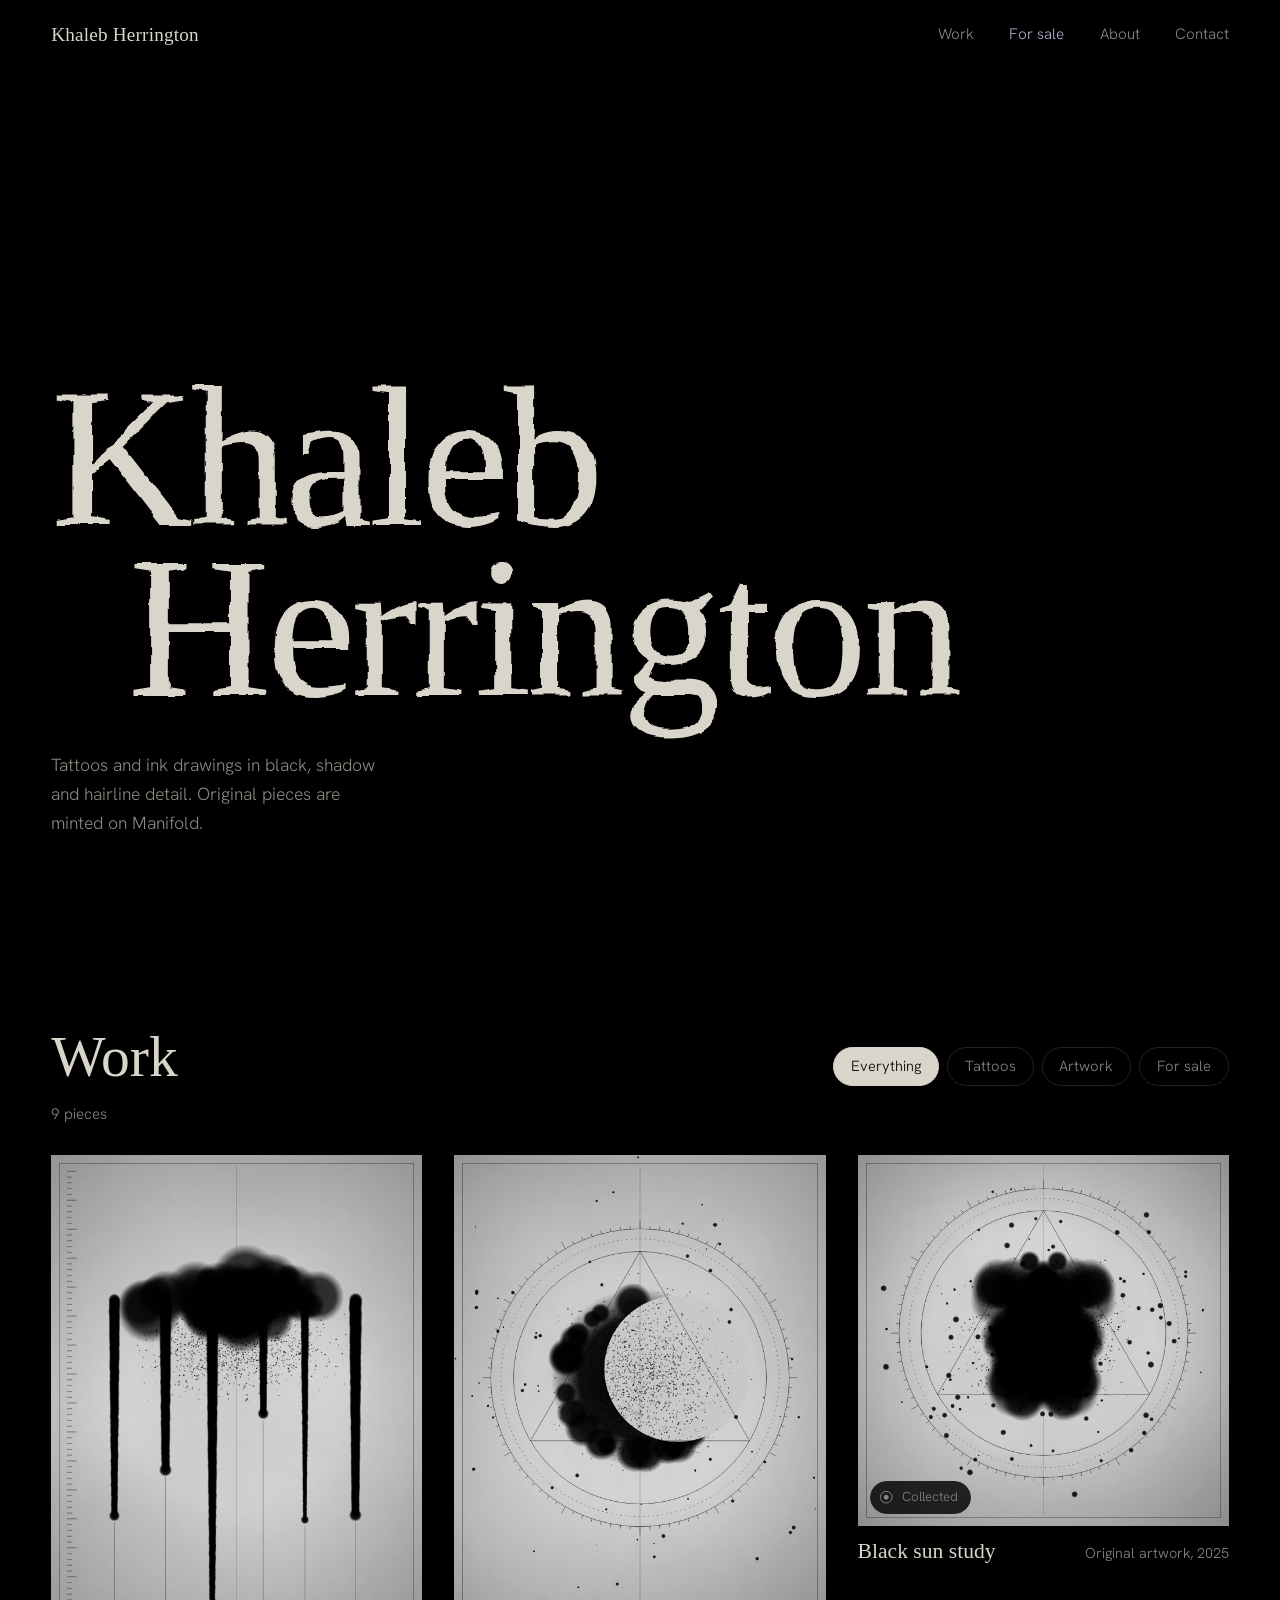
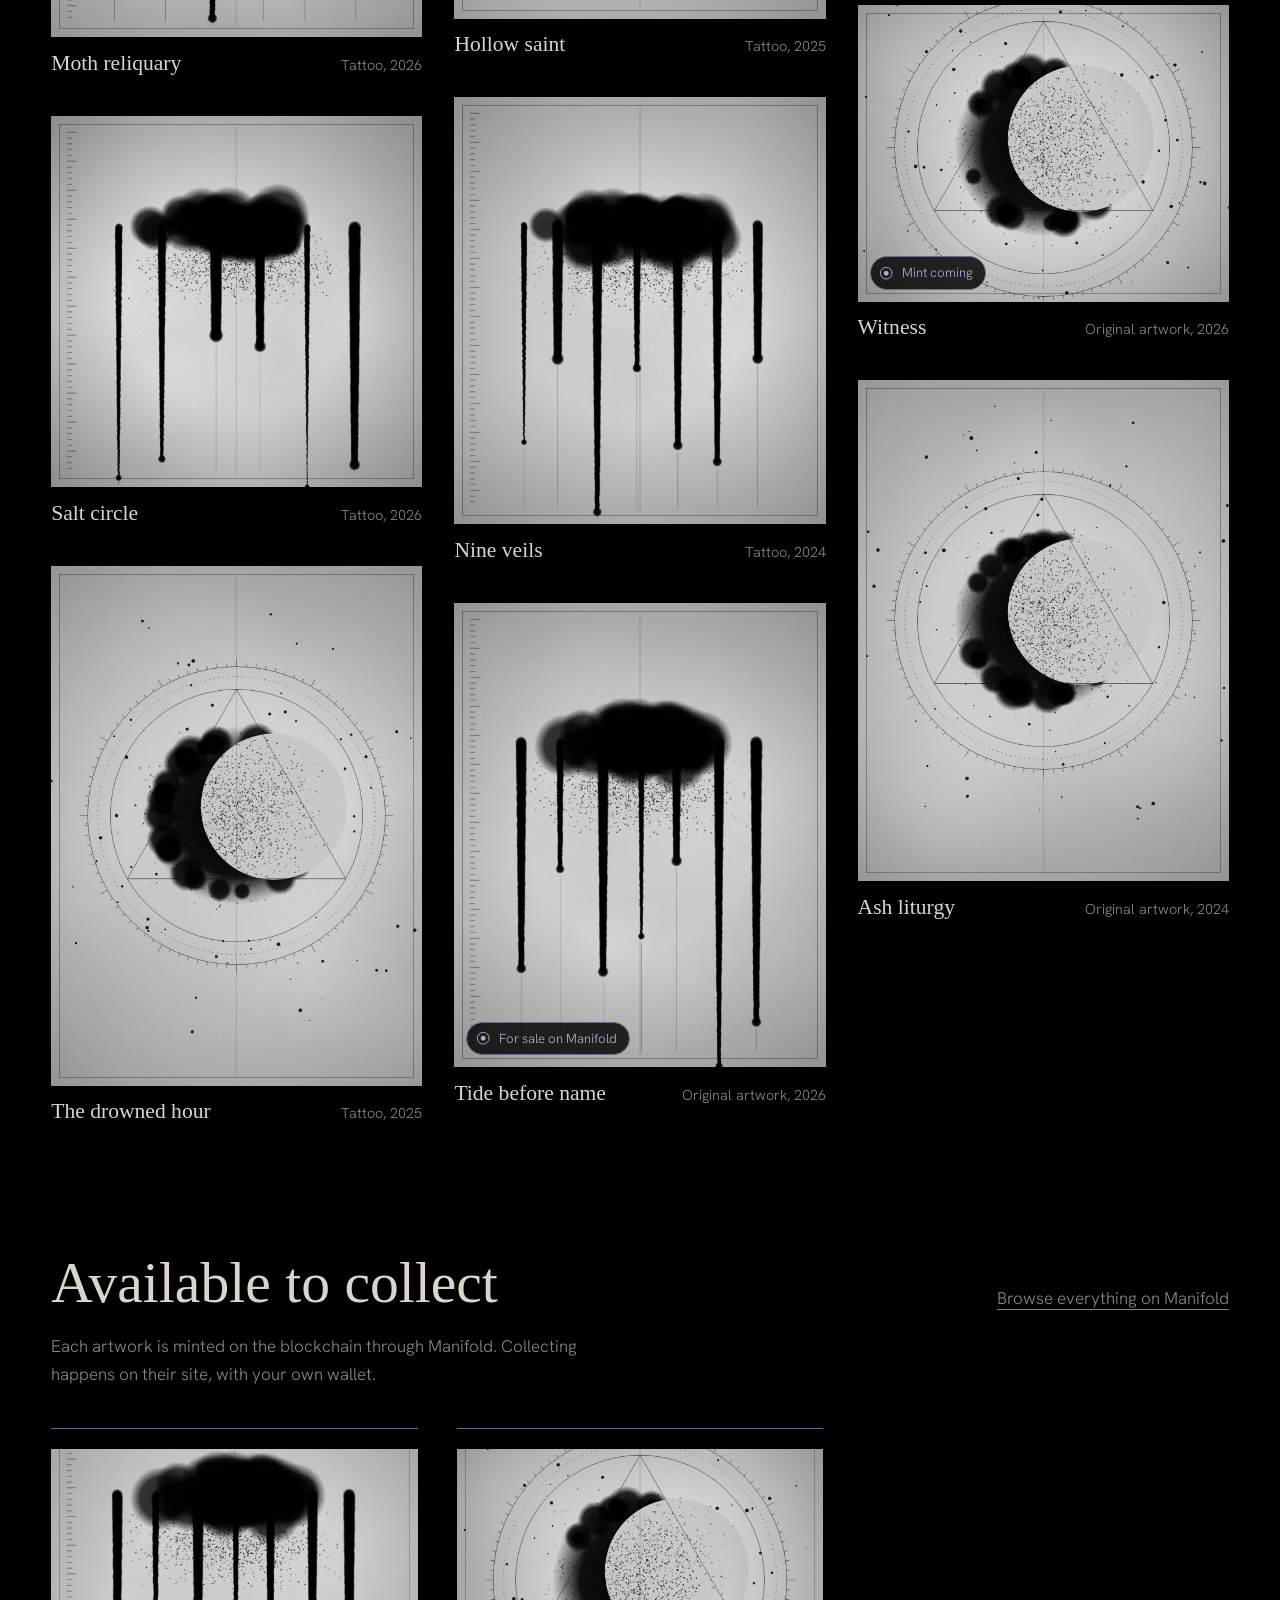
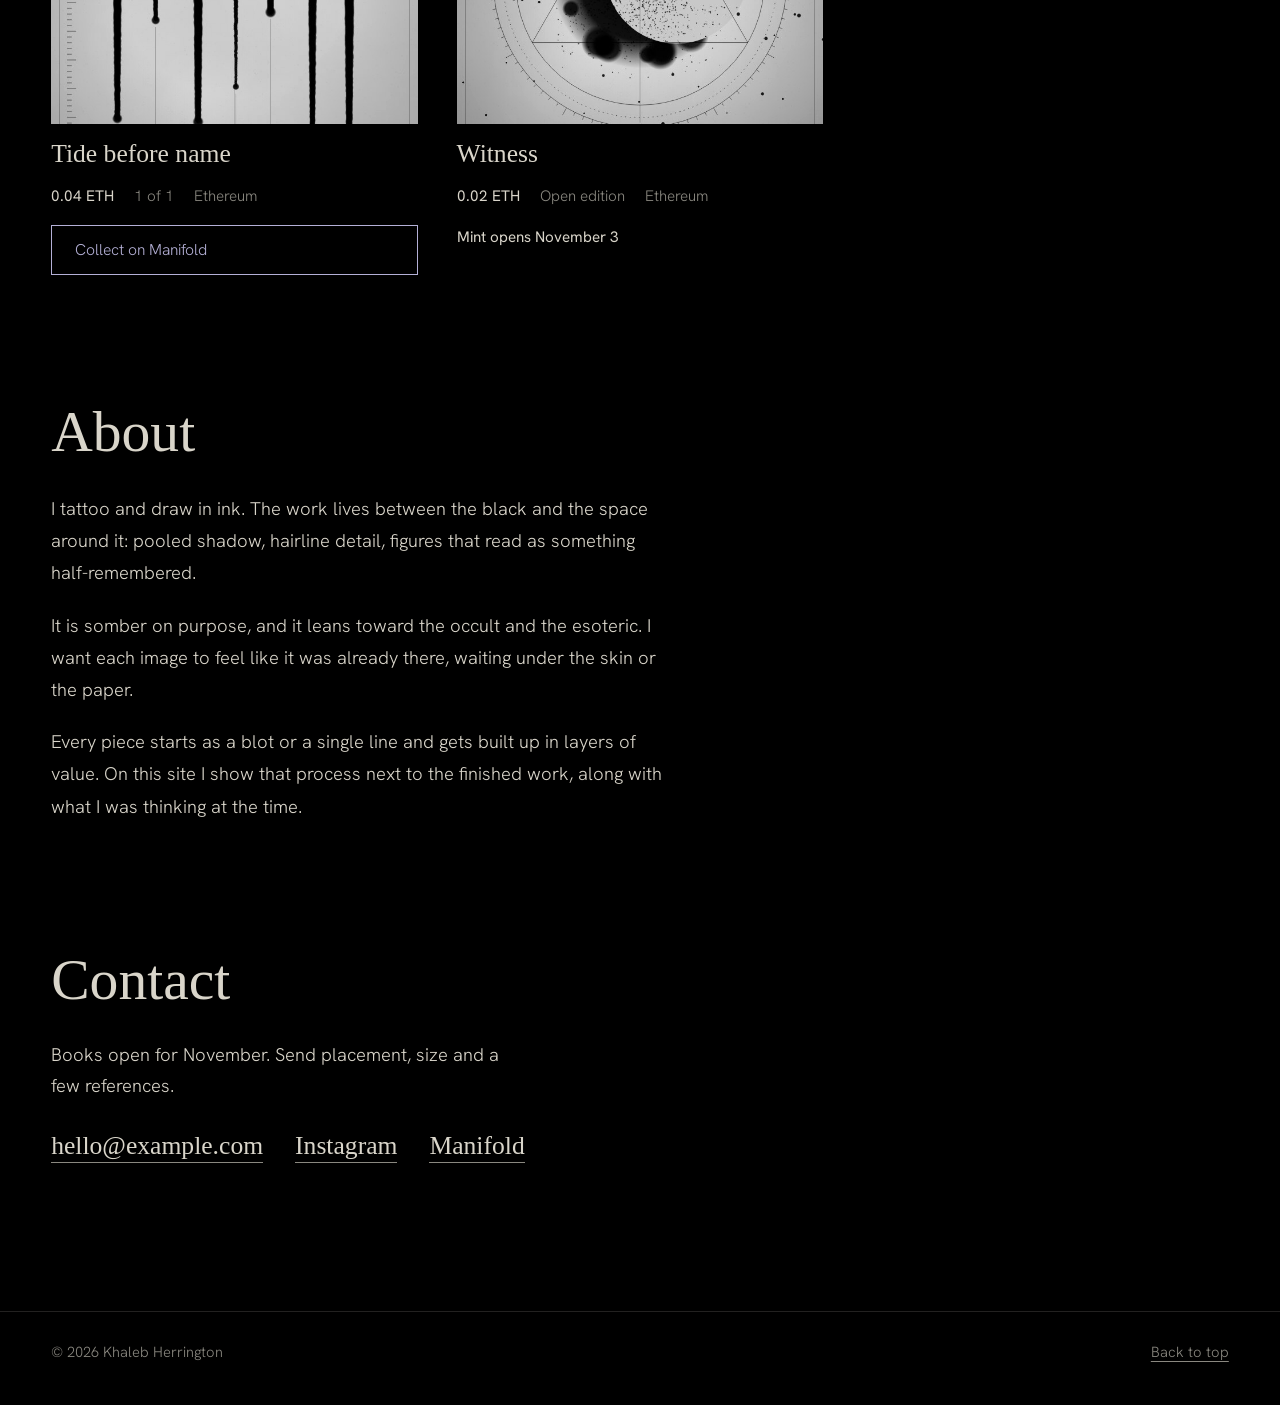
==== index.html @ 70bea9e4 "Add files via upload" ====
<!doctype html>
<html lang="en">
<head>
  <meta charset="utf-8">
  <meta name="viewport" content="width=device-width, initial-scale=1">
  <title>Khaleb Herrington</title>
  <meta name="description" content="Tattoos and ink artwork by Khaleb Herrington. Black, shadow and hairline detail. Original pieces minted on Manifold.">
  <meta name="theme-color" content="#000000">
  <link rel="preconnect" href="https://fonts.googleapis.com">
  <link rel="preconnect" href="https://fonts.gstatic.com" crossorigin>
  <link href="https://fonts.googleapis.com/css2?family=Hanken+Grotesk:wght@300;400;500&family=IM+Fell+English:ital@0;1&display=swap" rel="stylesheet">
  <link rel="stylesheet" href="css/style.css">
</head>
<body>

  <!-- Ink-bleed filter: roughens the edges of the name like ink soaking into paper -->
  <svg width="0" height="0" aria-hidden="true" focusable="false" style="position:absolute">
    <filter id="bleed" x="-5%" y="-10%" width="110%" height="120%">
      <feTurbulence type="fractalNoise" baseFrequency="0.035" numOctaves="3" seed="7" result="n"/>
      <feDisplacementMap in="SourceGraphic" in2="n" scale="7" xChannelSelector="R" yChannelSelector="G"/>
    </filter>
  </svg>

  <a class="skip" href="#work">Skip to work</a>

  <header class="bar" id="bar">
    <a class="mark" href="#top">Khaleb Herrington</a>
    <nav aria-label="Primary">
      <a href="#work">Work</a>
      <a href="#mints" id="navMints" hidden>For sale</a>
      <a href="#about">About</a>
      <a href="#contact">Contact</a>
    </nav>
  </header>

  <main>
    <section class="hero" id="top">
      <canvas id="ink" aria-hidden="true"></canvas>
      <div class="hero-copy">
        <h1 class="name" aria-label="Khaleb Herrington">
          <span class="ln" aria-hidden="true">Khaleb</span>
          <span class="ln" aria-hidden="true">Herrington</span>
        </h1>
        <p class="lede">Tattoos and ink drawings in black, shadow and hairline detail. Original pieces are minted on Manifold.</p>
      </div>
    </section>

    <section class="section" id="work" aria-labelledby="workTitle">
      <div class="section-head">
        <h2 id="workTitle">Work</h2>
        <div class="filters" role="group" aria-label="Filter work">
          <button type="button" data-filter="all" aria-pressed="true">Everything</button>
          <button type="button" data-filter="tattoo" aria-pressed="false">Tattoos</button>
          <button type="button" data-filter="art" aria-pressed="false">Artwork</button>
          <button type="button" data-filter="sale" aria-pressed="false">For sale</button>
        </div>
      </div>
      <p class="count" id="count" aria-live="polite"></p>
      <div class="grid" id="grid"></div>
      <noscript><p class="empty">This portfolio needs JavaScript to load the work.</p></noscript>
    </section>

    <section class="section mints" id="mints" aria-labelledby="mintsTitle" hidden>
      <div class="section-head">
        <h2 id="mintsTitle">Available to collect</h2>
        <a class="textlink" id="manifoldProfile" href="#" target="_blank" rel="noopener noreferrer">Browse everything on Manifold</a>
      </div>
      <p class="mints-note">Each artwork is minted on the blockchain through Manifold. Collecting happens on their site, with your own wallet.</p>
      <div class="mint-list" id="mintList"></div>
    </section>

    <section class="section about" id="about" aria-labelledby="aboutTitle">
      <h2 id="aboutTitle">About</h2>
      <div class="about-body">
        <p>I tattoo and draw in ink. The work lives between the black and the space around it: pooled shadow, hairline detail, figures that read as something half-remembered.</p>
        <p>It is somber on purpose, and it leans toward the occult and the esoteric. I want each image to feel like it was already there, waiting under the skin or the paper.</p>
        <p>Every piece starts as a blot or a single line and gets built up in layers of value. On this site I show that process next to the finished work, along with what I was thinking at the time.</p>
      </div>
    </section>

    <section class="section contact" id="contact" aria-labelledby="contactTitle">
      <h2 id="contactTitle">Contact</h2>
      <div class="contact-body">
        <p class="booking" id="booking"></p>
        <ul class="contact-links">
          <li><a id="email" href="#">Email</a></li>
          <li><a id="instagram" href="#" target="_blank" rel="noopener noreferrer">Instagram</a></li>
          <li><a id="manifold2" href="#" target="_blank" rel="noopener noreferrer">Manifold</a></li>
        </ul>
      </div>
    </section>
  </main>

  <footer class="foot">
    <p>© <span id="year"></span> Khaleb Herrington</p>
    <a href="#top">Back to top</a>
  </footer>

  <!-- Piece detail -->
  <dialog class="piece" id="piece" aria-labelledby="pTitle">
    <button type="button" class="close" id="pClose" aria-label="Close piece">Close</button>
    <div class="sheet">
      <div class="media"><img id="pImg" alt=""></div>
      <div class="text">
        <p class="kind" id="pKind"></p>
        <h3 id="pTitle"></h3>
        <dl class="facts" id="pFacts"></dl>
        <div id="pMint"></div>
        <section id="pThoughtsWrap">
          <h4>Thoughts</h4>
          <div class="thoughts" id="pThoughts"></div>
        </section>
        <section id="pProcessWrap">
          <h4>Process</h4>
          <ol class="steps" id="pProcess"></ol>
        </section>
        <div id="pEnquire"></div>
        <nav class="pager" aria-label="Piece navigation">
          <button type="button" id="pPrev">Previous piece</button>
          <button type="button" id="pNext">Next piece</button>
        </nav>
      </div>
    </div>
  </dialog>

  <script src="js/works.js"></script>
  <script src="js/app.js"></script>
</body>
</html>
---- css/style.css ----
/* ==========================================================================
   Khaleb Herrington — portfolio
   Black ground, bone text, one cold lilac reserved for "for sale" marks.
   ========================================================================== */

:root {
  --void: #000;
  --soot: #0b0b0b;
  --line: #222120;
  --bone: #d9d5ca;
  --ash: #8a8880;
  --mist: #b4b0d6;
  --mist-dim: #6f6c8e;

  --display: 'IM Fell English', 'Iowan Old Style', 'Palatino Linotype', Georgia, serif;
  --body: 'Hanken Grotesk', system-ui, -apple-system, 'Segoe UI', sans-serif;

  --gutter: clamp(1.25rem, 4vw, 3.5rem);
  --max: 1480px;
}

*, *::before, *::after { box-sizing: border-box; }
* { margin: 0; }

html {
  background: var(--void);
  color: var(--bone);
  scroll-behavior: smooth;
  scroll-padding-top: 4.5rem;
  -webkit-text-size-adjust: 100%;
}
html.lock { overflow: hidden; }

body {
  font-family: var(--body);
  font-weight: 300;
  font-size: 1.0625rem;
  line-height: 1.65;
  min-height: 100vh;
  background: var(--void);
}

img { display: block; max-width: 100%; }
a { color: inherit; }
button { font: inherit; color: inherit; }

:focus-visible { outline: 2px solid var(--mist); outline-offset: 3px; }

.skip {
  position: absolute; left: var(--gutter); top: -4rem;
  background: var(--bone); color: var(--void); padding: .6rem 1rem; z-index: 100;
}
.skip:focus { top: .75rem; }

/* ---------- Header ---------- */

.bar {
  position: fixed; inset: 0 0 auto 0; z-index: 20;
  display: flex; align-items: center; justify-content: space-between; gap: 1.5rem;
  padding: 1.1rem var(--gutter);
  transition: background .3s ease, border-color .3s ease;
  border-bottom: 1px solid transparent;
}
.bar.solid {
  background: rgba(0, 0, 0, .88);
  backdrop-filter: blur(8px);
  -webkit-backdrop-filter: blur(8px);
  border-bottom-color: var(--line);
}
.mark {
  font-family: var(--display);
  font-size: 1.2rem;
  text-decoration: none;
  letter-spacing: .01em;
}
.bar nav { display: flex; gap: clamp(.85rem, 3vw, 2.2rem); white-space: nowrap; }
@media (max-width: 520px) { .bar { padding-block: .9rem; gap: .75rem; } .mark { font-size: 1rem; white-space: nowrap; } .bar nav a { font-size: .85rem; } }
.bar nav a {
  font-size: .95rem; text-decoration: none; color: var(--ash);
  padding: .25rem 0; border-bottom: 1px solid transparent;
  transition: color .2s ease, border-color .2s ease;
}
.bar nav a:hover { color: var(--bone); border-bottom-color: var(--bone); }
.bar nav a[href="#mints"] { color: var(--mist); }
.bar nav a[href="#mints"]:hover { border-bottom-color: var(--mist); }

/* ---------- Hero ---------- */

.hero {
  position: relative;
  min-height: 100svh;
  display: flex; align-items: flex-end;
  padding: 7rem var(--gutter) clamp(2.5rem, 7vh, 5rem);
  overflow: hidden;
}
#ink {
  position: absolute; inset: 0; width: 100%; height: 100%;
  pointer-events: none;
}
.hero-copy { position: relative; max-width: var(--max); width: 100%; margin: 0 auto; }

.name {
  font-family: var(--display);
  font-weight: 400;
  font-size: clamp(3.4rem, 15.5vw, 13rem);
  line-height: .86;
  letter-spacing: -.02em;
  filter: url(#bleed);
}
.name .ln {
  display: block;
  animation: soak 2.4s cubic-bezier(.2, .7, .2, 1) both;
}
.name .ln:nth-child(2) { animation-delay: .45s; padding-left: clamp(.5rem, 6vw, 6rem); }

@keyframes soak {
  from { opacity: 0; filter: blur(18px); transform: translateY(.04em) scale(1.015); }
  to   { opacity: 1; filter: blur(0);    transform: none; }
}

.lede {
  margin-top: clamp(1.5rem, 4vh, 2.5rem);
  max-width: 34ch;
  color: var(--ash);
  font-size: 1.1rem;
  animation: lede-in 1.2s ease 1.6s both;
}
@keyframes lede-in { from { opacity: 0; } to { opacity: 1; } }

/* ---------- Sections ---------- */

.section {
  max-width: var(--max);
  margin: 0 auto;
  padding: clamp(4rem, 10vw, 8rem) var(--gutter) 0;
}
.section h2 {
  font-family: var(--display);
  font-weight: 400;
  font-size: clamp(2.2rem, 5vw, 3.6rem);
  line-height: 1;
}
.section-head {
  display: flex; flex-wrap: wrap; align-items: flex-end; justify-content: space-between;
  gap: 1.25rem 2rem;
}

.filters { display: flex; flex-wrap: wrap; gap: .5rem; }
.filters button {
  background: none; border: 1px solid var(--line); border-radius: 999px;
  padding: .4rem 1.05rem; cursor: pointer; font-size: .92rem; color: var(--ash);
  transition: color .2s ease, border-color .2s ease, background .2s ease;
}
.filters button:hover { color: var(--bone); border-color: var(--ash); }
.filters button[aria-pressed="true"] { color: var(--void); background: var(--bone); border-color: var(--bone); }
.filters button[data-filter="sale"][aria-pressed="true"] { background: var(--mist); border-color: var(--mist); }

.count { margin-top: 1rem; color: var(--ash); font-size: .95rem; min-height: 1.65em; }

/* ---------- Grid ---------- */

.grid { margin-top: 1.75rem; column-count: 3; column-gap: clamp(1.25rem, 2.5vw, 2.5rem); }
@media (max-width: 980px) { .grid { column-count: 2; } }
@media (max-width: 560px) { .grid { column-count: 1; } }

.card {
  break-inside: avoid;
  margin-bottom: clamp(1.75rem, 3vw, 3rem);
}
.card button {
  display: block; width: 100%; text-align: left; cursor: pointer;
  background: none; border: 0; padding: 0;
}
.thumb {
  position: relative; overflow: hidden; background: var(--soot);
}
.thumb img {
  width: 100%; height: 100%; object-fit: cover;
  filter: grayscale(1) contrast(1.05);
  transition: transform 1.1s cubic-bezier(.2, .7, .2, 1), filter .5s ease;
}
.card button:hover .thumb img,
.card button:focus-visible .thumb img { transform: scale(1.035); filter: grayscale(.6) contrast(1.1); }

.badge {
  position: absolute; left: .75rem; bottom: .75rem;
  display: inline-flex; align-items: center; gap: .5rem;
  padding: .3rem .75rem .3rem .55rem;
  background: rgba(0, 0, 0, .82);
  border: 1px solid var(--mist-dim);
  border-radius: 999px;
  font-size: .82rem; color: var(--mist);
}
.badge svg { width: .9rem; height: .9rem; flex: none; }
.badge[data-status="sold"] { color: var(--ash); border-color: var(--line); }

.card-meta { padding-top: .85rem; display: flex; justify-content: space-between; align-items: baseline; gap: 1rem; }
.card-title { font-family: var(--display); font-size: 1.35rem; line-height: 1.15; }
.card-sub { color: var(--ash); font-size: .9rem; white-space: nowrap; }

.empty { margin-top: 2rem; color: var(--ash); }

/* ---------- Mints ---------- */

.mints-note { margin-top: 1.25rem; max-width: 56ch; color: var(--ash); }
.mint-list {
  margin-top: 2.5rem;
  display: grid; gap: clamp(1.5rem, 3vw, 2.5rem);
  grid-template-columns: repeat(auto-fill, minmax(min(100%, 320px), 1fr));
}
.mint-item { border-top: 1px solid var(--mist-dim); padding-top: 1.25rem; display: grid; gap: 1rem; align-content: start; }
.mint-item .thumb { aspect-ratio: 4 / 3; }
.mint-item h3 { font-family: var(--display); font-weight: 400; font-size: 1.6rem; line-height: 1.1; }
.mint-item h3 button { background: none; border: 0; padding: 0; cursor: pointer; text-align: left; }
.mint-item h3 button:hover { color: var(--mist); }
.mint-line { display: flex; flex-wrap: wrap; gap: .25rem 1.25rem; color: var(--ash); font-size: .95rem; }
.mint-line strong { color: var(--bone); font-weight: 400; }

/* ---------- Buttons & links ---------- */

.btn {
  display: inline-block; text-decoration: none; cursor: pointer;
  padding: .7rem 1.4rem; border: 1px solid var(--bone); background: none; color: var(--bone);
  font-size: .98rem; transition: background .2s ease, color .2s ease;
}
.btn:hover { background: var(--bone); color: var(--void); }
.btn.mint { border-color: var(--mist); color: var(--mist); }
.btn.mint:hover { background: var(--mist); color: var(--void); }
.textlink { color: var(--ash); text-underline-offset: .3em; }
.textlink:hover { color: var(--bone); }

/* ---------- About / Contact ---------- */

.about-body { margin-top: 2rem; max-width: 62ch; display: grid; gap: 1.25rem; }
.about-body p { font-size: 1.15rem; line-height: 1.75; }

.contact-body { margin-top: 2rem; display: grid; gap: 1.5rem; }
.booking { max-width: 46ch; font-size: 1.15rem; }
.contact-links { list-style: none; padding: 0; display: flex; flex-wrap: wrap; gap: .75rem 2rem; }
.contact-links a {
  font-family: var(--display); font-size: 1.6rem; text-decoration: none;
  border-bottom: 1px solid var(--ash); padding-bottom: .1rem;
  transition: border-color .2s ease, color .2s ease;
}
.contact-links a:hover { border-color: var(--bone); }

.foot {
  max-width: var(--max); margin: clamp(5rem, 12vw, 9rem) auto 0;
  padding: 1.75rem var(--gutter) 2.5rem;
  border-top: 1px solid var(--line);
  display: flex; justify-content: space-between; gap: 1rem; flex-wrap: wrap;
  color: var(--ash); font-size: .92rem;
}
.foot a { text-underline-offset: .3em; }

/* ---------- Piece detail ---------- */

dialog.piece {
  position: fixed; inset: 0; width: 100%; height: 100%;
  max-width: none; max-height: none; margin: 0; padding: 0; border: 0;
  background: var(--void); color: var(--bone);
  overflow: auto;
}
dialog.piece::backdrop { background: #000; }
dialog.piece[open] { animation: open .35s ease both; }
@keyframes open { from { opacity: 0; } to { opacity: 1; } }

.close {
  position: fixed; top: 1rem; right: var(--gutter); z-index: 5;
  background: rgba(0, 0, 0, .85); border: 1px solid var(--ash); color: var(--bone);
  padding: .45rem 1.1rem; cursor: pointer; font-size: .95rem;
  transition: background .2s ease, color .2s ease;
}
.close:hover { background: var(--bone); color: var(--void); }

.sheet { display: grid; grid-template-columns: 1fr; min-height: 100%; }
.media {
  display: flex; align-items: center; justify-content: center;
  padding: 4.5rem var(--gutter) 1.5rem;
  background: var(--void);
}
.media img { max-width: 100%; max-height: 80svh; width: auto; height: auto; filter: grayscale(1) contrast(1.05); }
.text { padding: 1.5rem var(--gutter) 4rem; max-width: 46rem; }

@media (min-width: 900px) {
  dialog.piece { overflow: hidden; }
  .sheet { grid-template-columns: minmax(0, 1.05fr) minmax(0, 1fr); height: 100%; }
  .media { padding: 4.5rem 2rem 2.5rem var(--gutter); overflow: auto; }
  .media img { max-height: calc(100svh - 8rem); }
  .text { overflow: auto; padding: 5rem var(--gutter) 4rem 2rem; max-width: none; border-left: 1px solid var(--line); }
}

.kind { color: var(--ash); font-size: .95rem; }
#pTitle { font-family: var(--display); font-weight: 400; font-size: clamp(2.4rem, 5vw, 3.8rem); line-height: 1.02; margin-top: .4rem; }

.facts { margin-top: 1.75rem; display: grid; gap: .5rem; max-width: 30rem; }
.facts div { display: flex; justify-content: space-between; gap: 1.5rem; padding-bottom: .5rem; border-bottom: 1px solid var(--line); }
.facts dt { color: var(--ash); }
.facts dd { text-align: right; }

.text h4 { font-family: var(--display); font-weight: 400; font-size: 1.7rem; margin: 2.75rem 0 1rem; }
.thoughts { display: grid; gap: 1rem; max-width: 56ch; }

.steps { list-style: none; padding: 0; counter-reset: step; display: grid; gap: 1.75rem; max-width: 56ch; }
.steps li { counter-increment: step; padding-left: 3rem; position: relative; }
.steps li::before {
  content: counter(step, upper-roman);
  position: absolute; left: 0; top: .05rem;
  font-family: var(--display); font-size: 1.2rem; color: var(--ash);
}
.steps h5 { font-family: var(--display); font-weight: 400; font-size: 1.25rem; line-height: 1.2; margin-bottom: .25rem; }
.steps p { color: var(--bone); opacity: .85; }
.steps img { margin-top: 1rem; width: 100%; max-width: 22rem; filter: grayscale(1); }

.mintbox {
  margin-top: 2rem; padding: 1.4rem; max-width: 30rem;
  border: 1px solid var(--mist-dim);
  display: grid; gap: 1rem;
}
.mintbox h4 { margin: 0; font-size: 1.4rem; color: var(--mist); }
.mintbox dl { display: grid; gap: .3rem; }
.mintbox dl div { display: flex; justify-content: space-between; gap: 1rem; }
.mintbox dt { color: var(--ash); }
.mintbox p { color: var(--ash); font-size: .95rem; }
.mintbox .btn { justify-self: start; }
.mintbox[data-status="sold"] { border-color: var(--line); }
.mintbox[data-status="sold"] h4 { color: var(--ash); }

#pEnquire { margin-top: 2.5rem; }

.pager {
  margin-top: 3.5rem; padding-top: 1.5rem; border-top: 1px solid var(--line);
  display: flex; justify-content: space-between; gap: 1rem;
}
.pager button { background: none; border: 0; cursor: pointer; color: var(--ash); padding: .25rem 0; text-underline-offset: .3em; }
.pager button:hover { color: var(--bone); text-decoration: underline; }

@media (prefers-reduced-motion: reduce) {
  html { scroll-behavior: auto; }
  .name .ln, .lede, dialog.piece[open] { animation: none; }
  .thumb img { transition: none; }
}
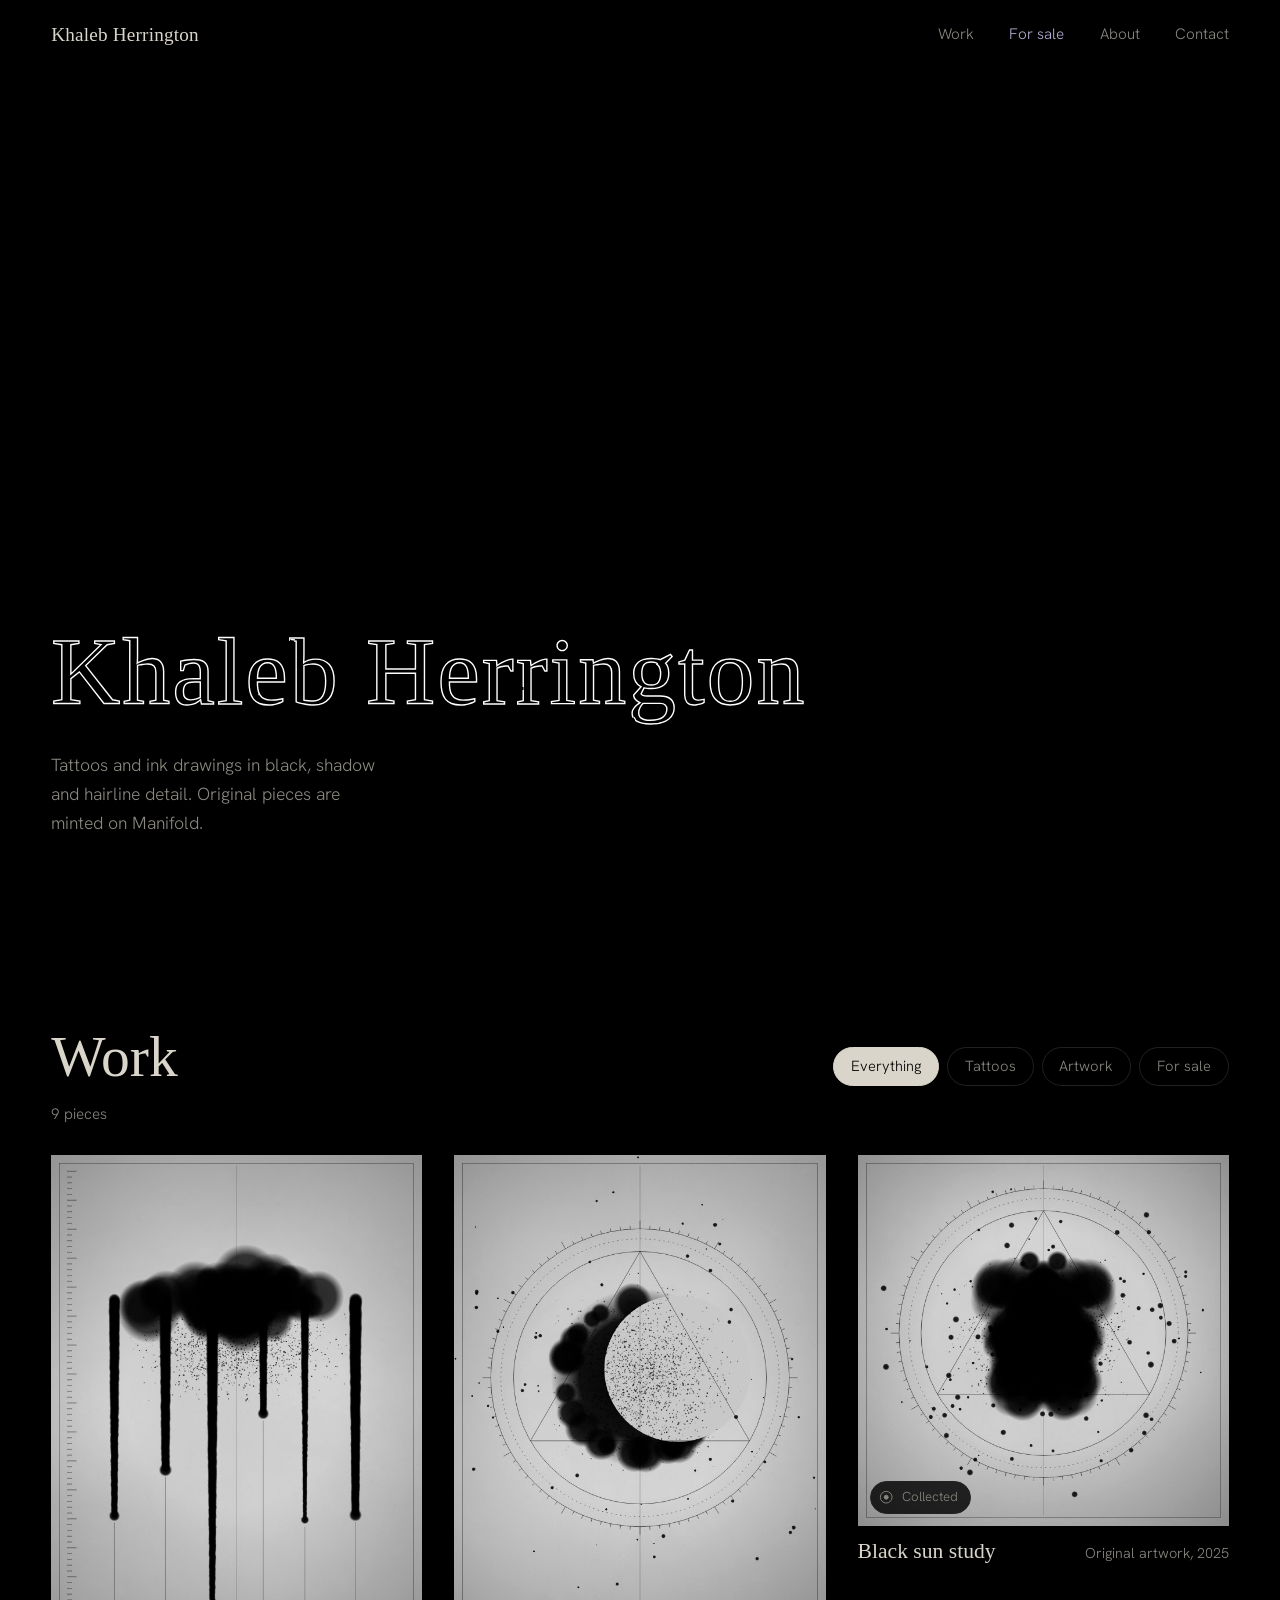
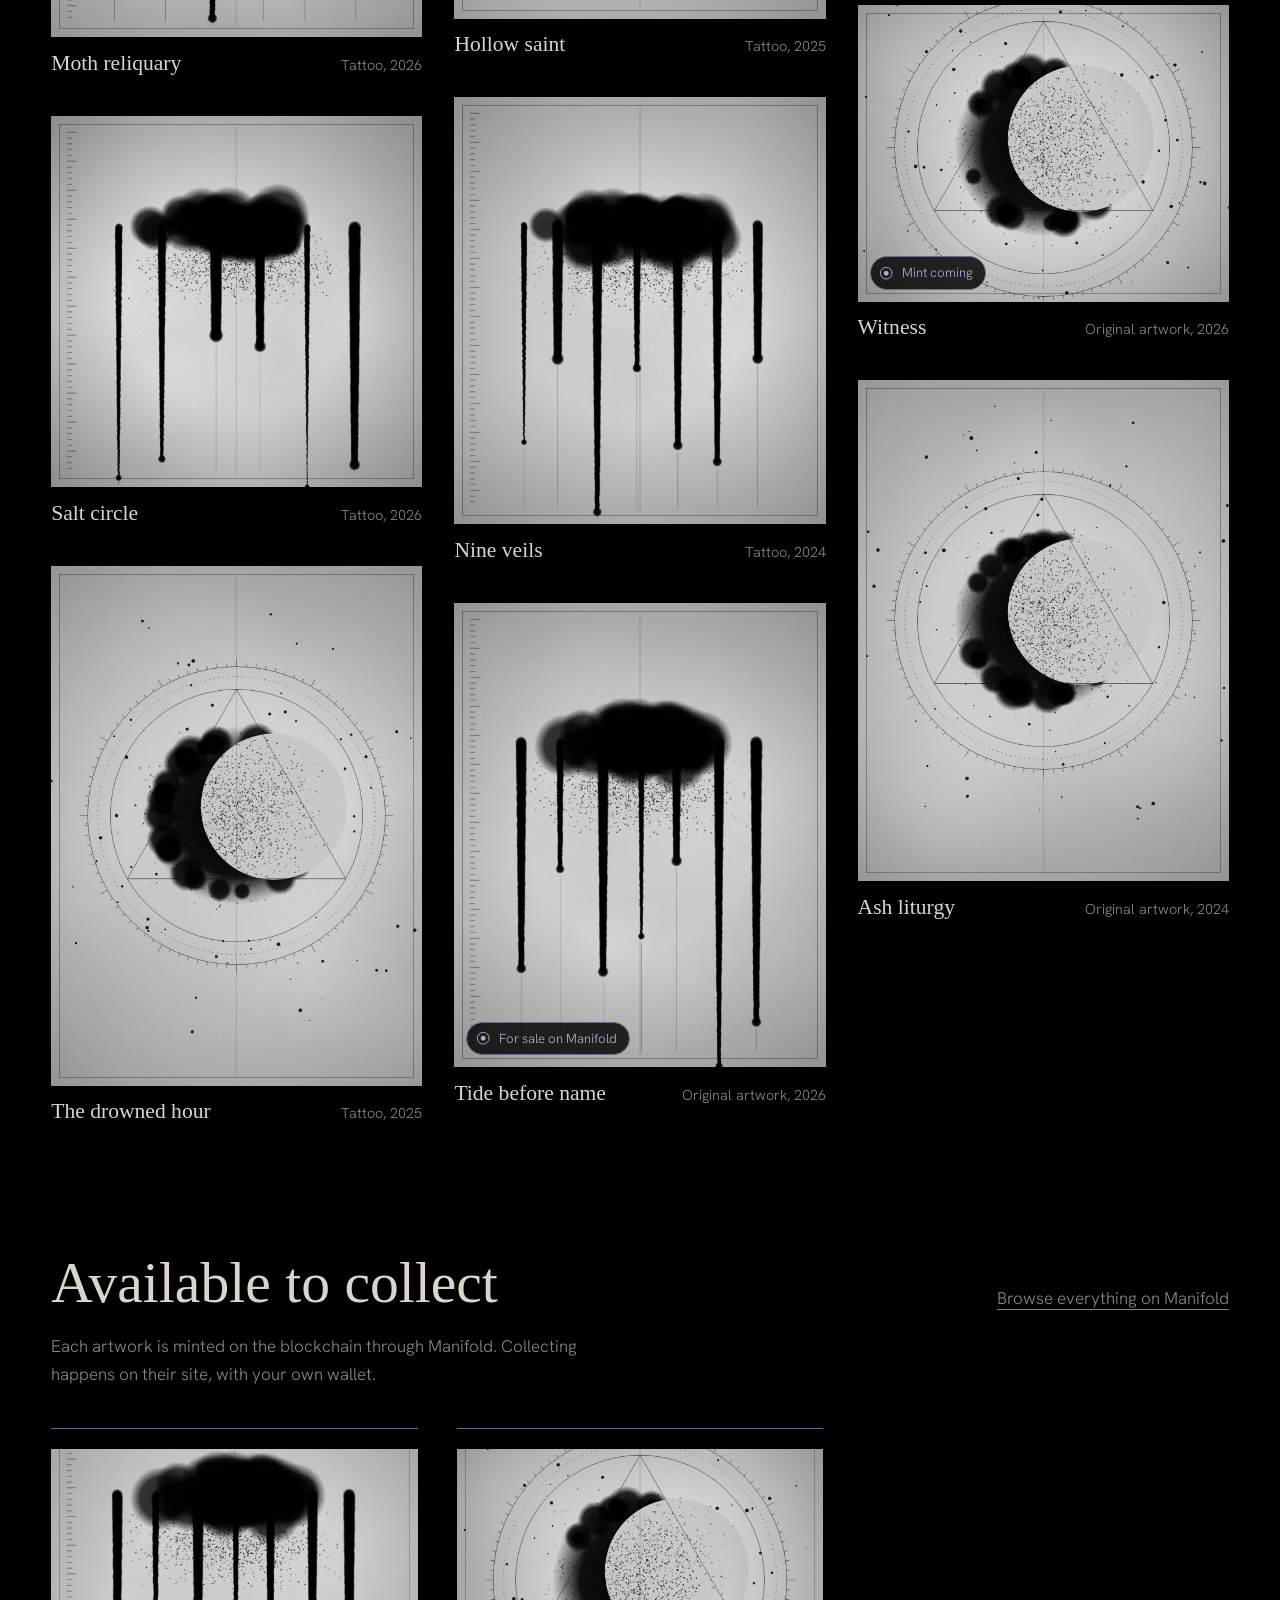
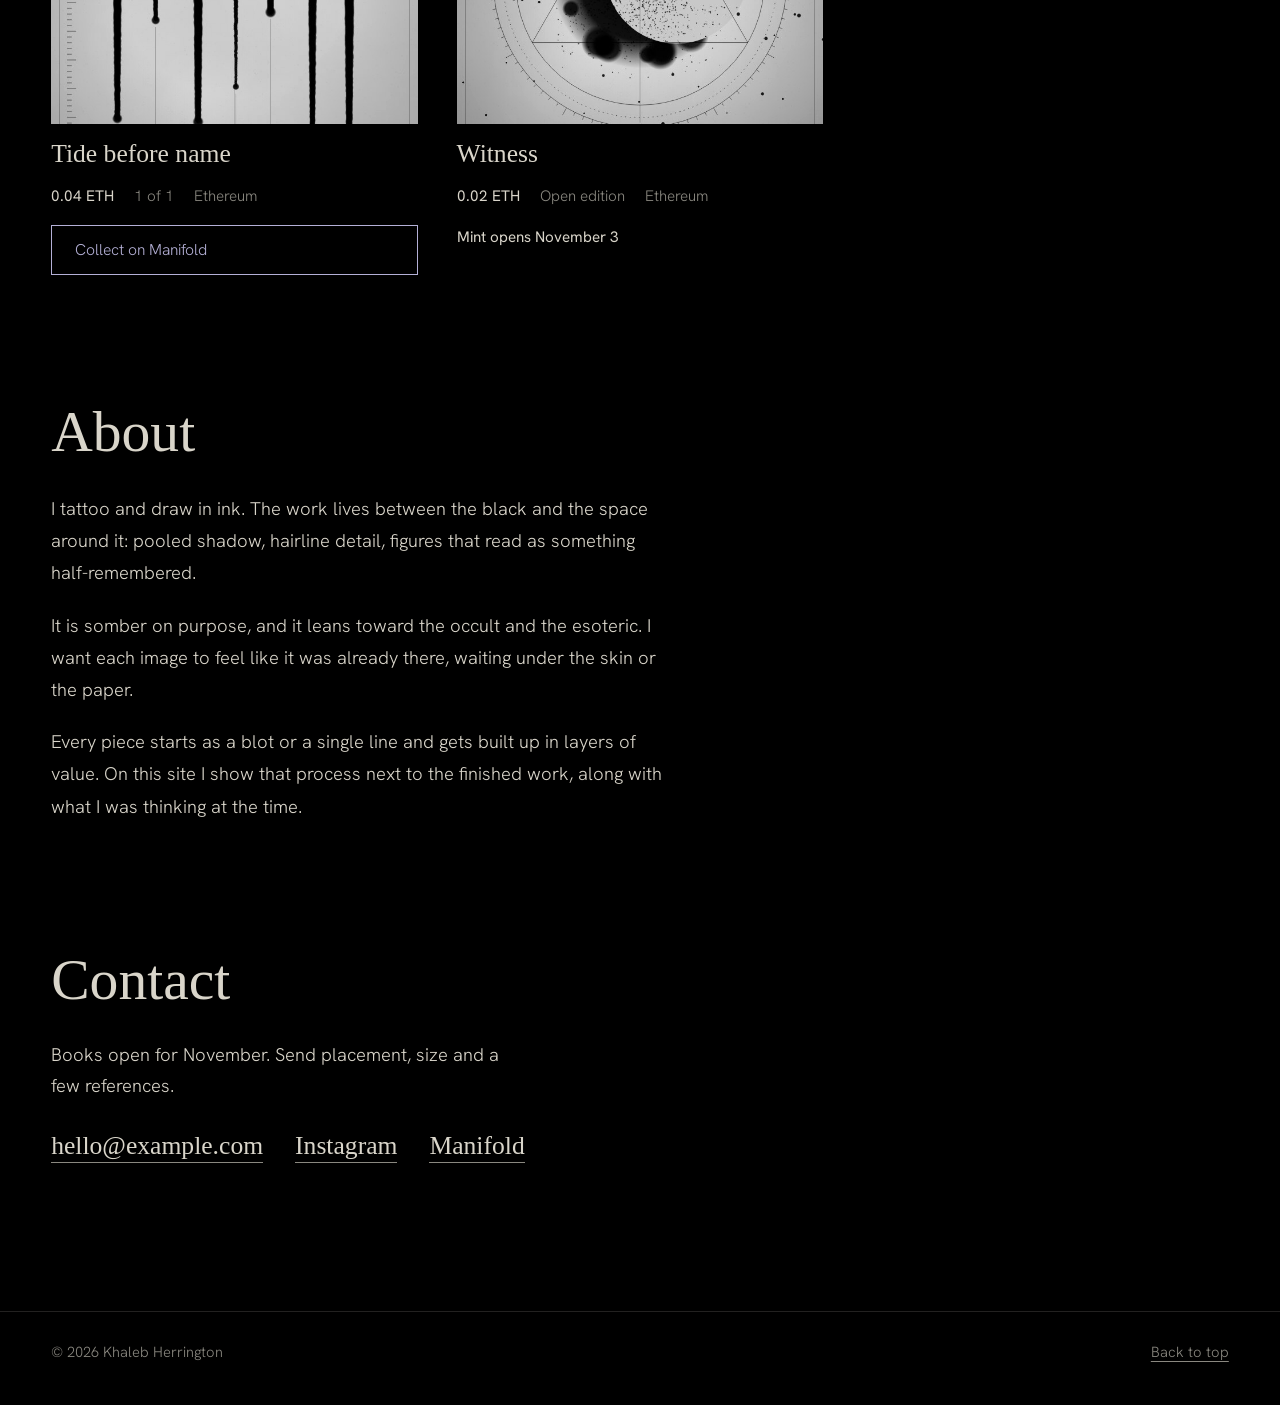
==== commit e3cb03aa: "Add files via upload" ====
--- a/index.html
+++ b/index.html
@@ -17,7 +17,7 @@
   <svg width="0" height="0" aria-hidden="true" focusable="false" style="position:absolute">
     <filter id="bleed" x="-5%" y="-10%" width="110%" height="120%">
       <feTurbulence type="fractalNoise" baseFrequency="0.035" numOctaves="3" seed="7" result="n"/>
-      <feDisplacementMap in="SourceGraphic" in2="n" scale="7" xChannelSelector="R" yChannelSelector="G"/>
+      <feDisplacementMap in="SourceGraphic" in2="n" scale="1.6" xChannelSelector="R" yChannelSelector="G"/>
     </filter>
   </svg>
 
--- a/css/style.css
+++ b/css/style.css
@@ -2,6 +2,17 @@
    Khaleb Herrington — portfolio
    Black ground, bone text, one cold lilac reserved for "for sale" marks.
    ========================================================================== */
+
+@font-face {
+  font-family: 'Aqualine';
+  src: url('../fonts/Aqualine.woff2') format('woff2'),
+       url('../fonts/Aqualine.woff') format('woff'),
+       url('../fonts/Aqualine.otf') format('opentype'),
+       url('../fonts/Aqualine.ttf') format('truetype');
+  font-weight: 400;
+  font-style: normal;
+  font-display: swap;
+}
 
 :root {
   --void: #000;
@@ -12,7 +23,7 @@
   --mist: #b4b0d6;
   --mist-dim: #6f6c8e;
 
-  --display: 'IM Fell English', 'Iowan Old Style', 'Palatino Linotype', Georgia, serif;
+  --display: 'Aqualine', 'IM Fell English', 'Iowan Old Style', 'Palatino Linotype', Georgia, serif;
   --body: 'Hanken Grotesk', system-ui, -apple-system, 'Segoe UI', sans-serif;
 
   --gutter: clamp(1.25rem, 4vw, 3.5rem);
@@ -102,16 +113,19 @@
 .name {
   font-family: var(--display);
   font-weight: 400;
-  font-size: clamp(3.4rem, 15.5vw, 13rem);
-  line-height: .86;
-  letter-spacing: -.02em;
+  font-size: clamp(2.3rem, 7.5vw, 6.5rem);
+  line-height: 1.05;
+  letter-spacing: .02em;
+  color: transparent;
+  -webkit-text-stroke: 1.4px #fff;
+  paint-order: stroke fill;
   filter: url(#bleed);
 }
 .name .ln {
-  display: block;
+  display: inline-block;
   animation: soak 2.4s cubic-bezier(.2, .7, .2, 1) both;
 }
-.name .ln:nth-child(2) { animation-delay: .45s; padding-left: clamp(.5rem, 6vw, 6rem); }
+.name .ln:nth-child(2) { animation-delay: .45s; }
 
 @keyframes soak {
   from { opacity: 0; filter: blur(18px); transform: translateY(.04em) scale(1.015); }
@@ -119,7 +133,7 @@
 }
 
 .lede {
-  margin-top: clamp(1.5rem, 4vh, 2.5rem);
+  margin-top: clamp(1.1rem, 3vh, 1.75rem);
   max-width: 34ch;
   color: var(--ash);
   font-size: 1.1rem;
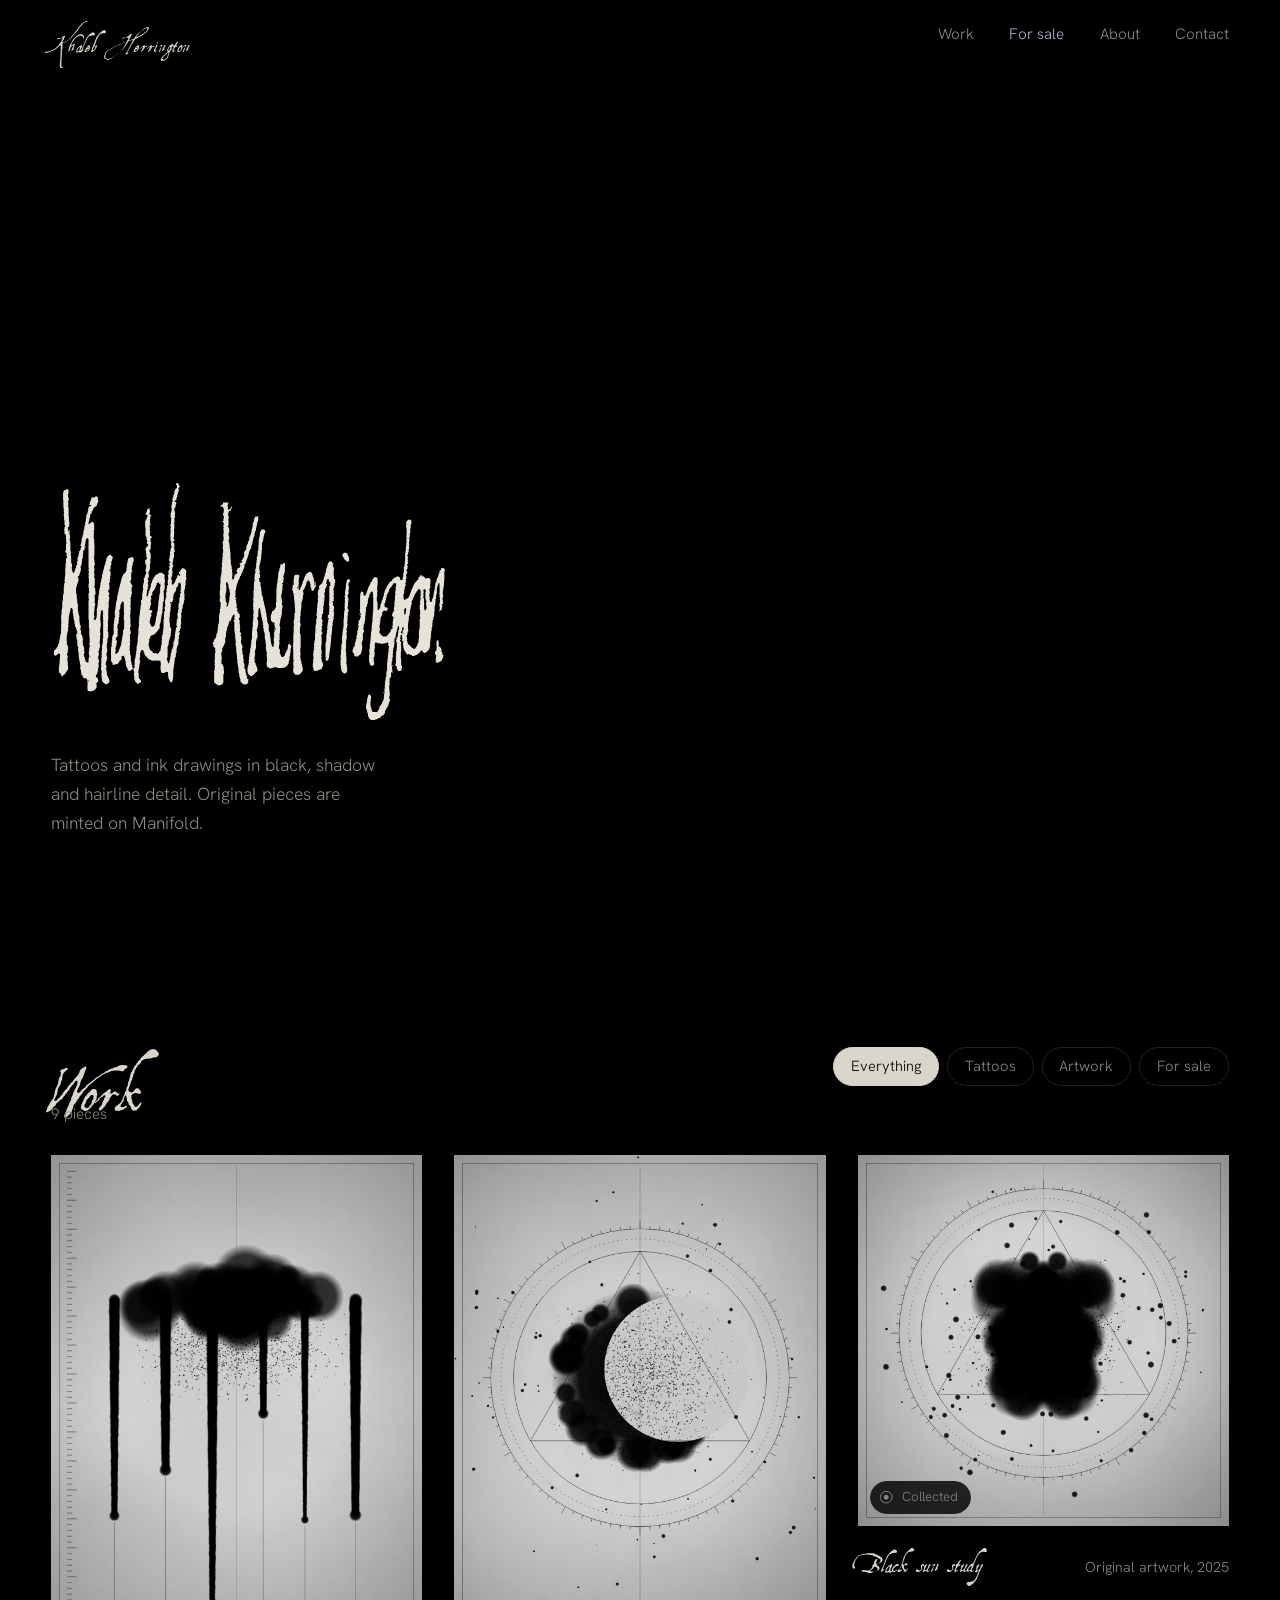
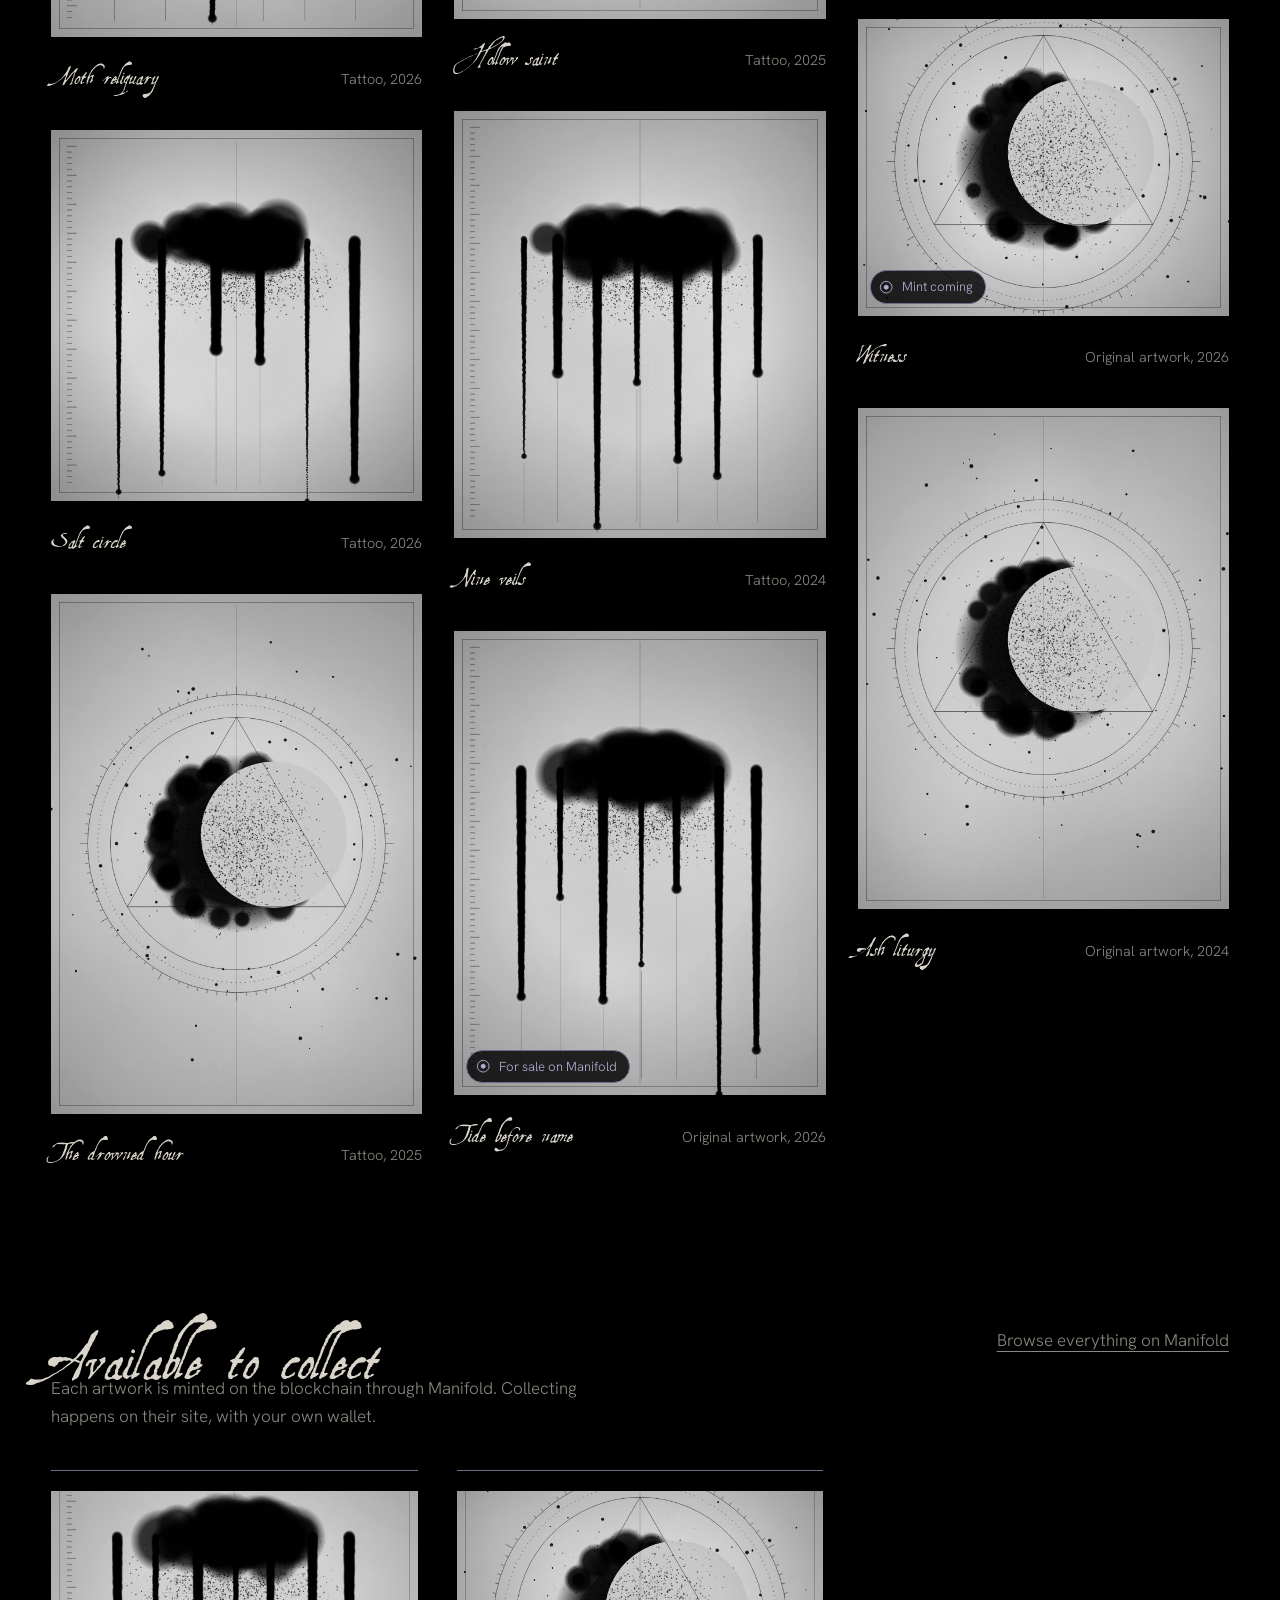
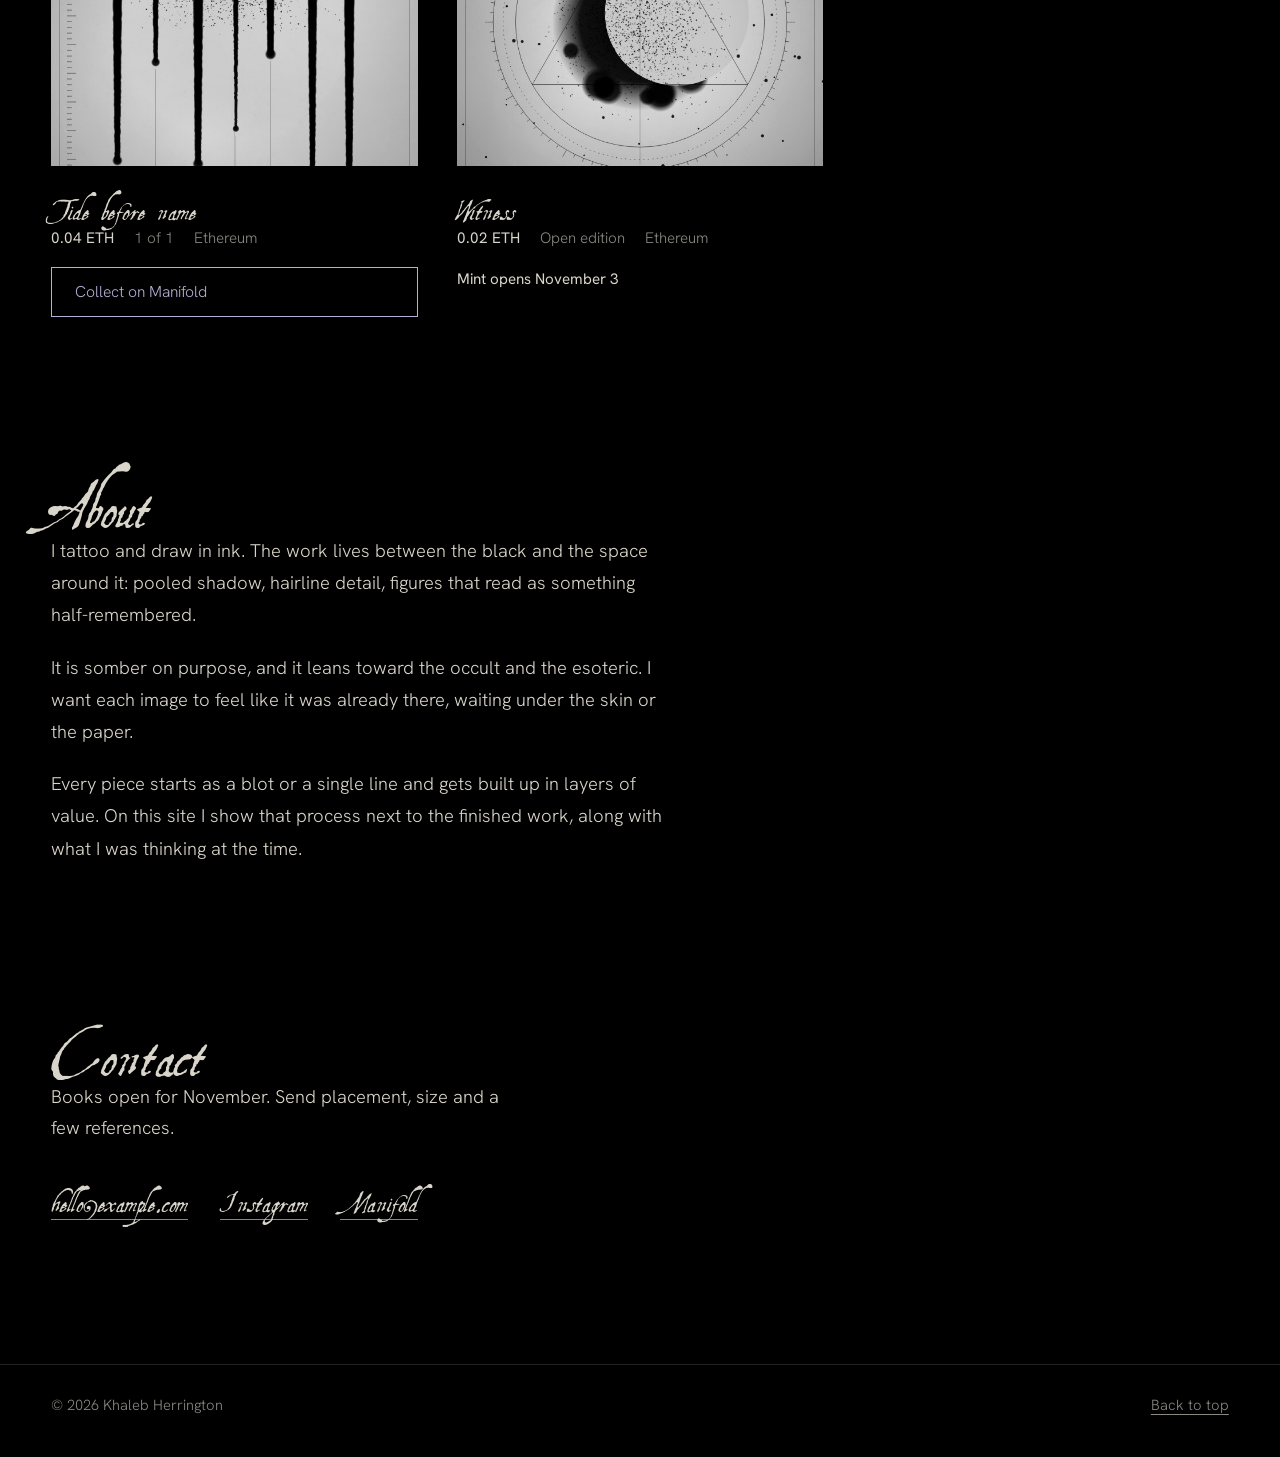
==== commit 141589af: "Add files via upload" ====
--- a/index.html
+++ b/index.html
@@ -17,7 +17,7 @@
   <svg width="0" height="0" aria-hidden="true" focusable="false" style="position:absolute">
     <filter id="bleed" x="-5%" y="-10%" width="110%" height="120%">
       <feTurbulence type="fractalNoise" baseFrequency="0.035" numOctaves="3" seed="7" result="n"/>
-      <feDisplacementMap in="SourceGraphic" in2="n" scale="1.6" xChannelSelector="R" yChannelSelector="G"/>
+      <feDisplacementMap in="SourceGraphic" in2="n" scale="2.2" xChannelSelector="R" yChannelSelector="G"/>
     </filter>
   </svg>
 
@@ -37,10 +37,7 @@
     <section class="hero" id="top">
       <canvas id="ink" aria-hidden="true"></canvas>
       <div class="hero-copy">
-        <h1 class="name" aria-label="Khaleb Herrington">
-          <span class="ln" aria-hidden="true">Khaleb</span>
-          <span class="ln" aria-hidden="true">Herrington</span>
-        </h1>
+        <h1 class="name"><img class="wordmark" src="assets/khaleb-herrington.svg" alt="Khaleb Herrington" width="1058" height="647"></h1>
         <p class="lede">Tattoos and ink drawings in black, shadow and hairline detail. Original pieces are minted on Manifold.</p>
       </div>
     </section>
--- a/css/style.css
+++ b/css/style.css
@@ -4,11 +4,11 @@
    ========================================================================== */
 
 @font-face {
-  font-family: 'Aqualine';
-  src: url('../fonts/Aqualine.woff2') format('woff2'),
-       url('../fonts/Aqualine.woff') format('woff'),
-       url('../fonts/Aqualine.otf') format('opentype'),
-       url('../fonts/Aqualine.ttf') format('truetype');
+  font-family: 'Aquiline Two';
+  src: url('../fonts/AquilineTwo.ttf') format('truetype'),
+       url('../fonts/AquilineTwo.otf') format('opentype'),
+       url('../fonts/AquilineTwo.woff2') format('woff2'),
+       url('../fonts/AquilineTwo.woff') format('woff');
   font-weight: 400;
   font-style: normal;
   font-display: swap;
@@ -23,7 +23,7 @@
   --mist: #b4b0d6;
   --mist-dim: #6f6c8e;
 
-  --display: 'Aqualine', 'IM Fell English', 'Iowan Old Style', 'Palatino Linotype', Georgia, serif;
+  --display: 'Aquiline Two', 'IM Fell English', 'Iowan Old Style', 'Palatino Linotype', Georgia, serif;
   --body: 'Hanken Grotesk', system-ui, -apple-system, 'Segoe UI', sans-serif;
 
   --gutter: clamp(1.25rem, 4vw, 3.5rem);
@@ -110,22 +110,13 @@
 }
 .hero-copy { position: relative; max-width: var(--max); width: 100%; margin: 0 auto; }
 
-.name {
-  font-family: var(--display);
-  font-weight: 400;
-  font-size: clamp(2.3rem, 7.5vw, 6.5rem);
-  line-height: 1.05;
-  letter-spacing: .02em;
-  color: transparent;
-  -webkit-text-stroke: 1.4px #fff;
-  paint-order: stroke fill;
-  filter: url(#bleed);
-}
-.name .ln {
-  display: inline-block;
+.name { line-height: 0; filter: url(#bleed); }
+.wordmark {
+  display: block;
+  width: clamp(15rem, 31vw, 25rem);
+  height: auto;
   animation: soak 2.4s cubic-bezier(.2, .7, .2, 1) both;
 }
-.name .ln:nth-child(2) { animation-delay: .45s; }
 
 @keyframes soak {
   from { opacity: 0; filter: blur(18px); transform: translateY(.04em) scale(1.015); }
@@ -351,6 +342,6 @@
 
 @media (prefers-reduced-motion: reduce) {
   html { scroll-behavior: auto; }
-  .name .ln, .lede, dialog.piece[open] { animation: none; }
+  .wordmark, .lede, dialog.piece[open] { animation: none; }
   .thumb img { transition: none; }
 }
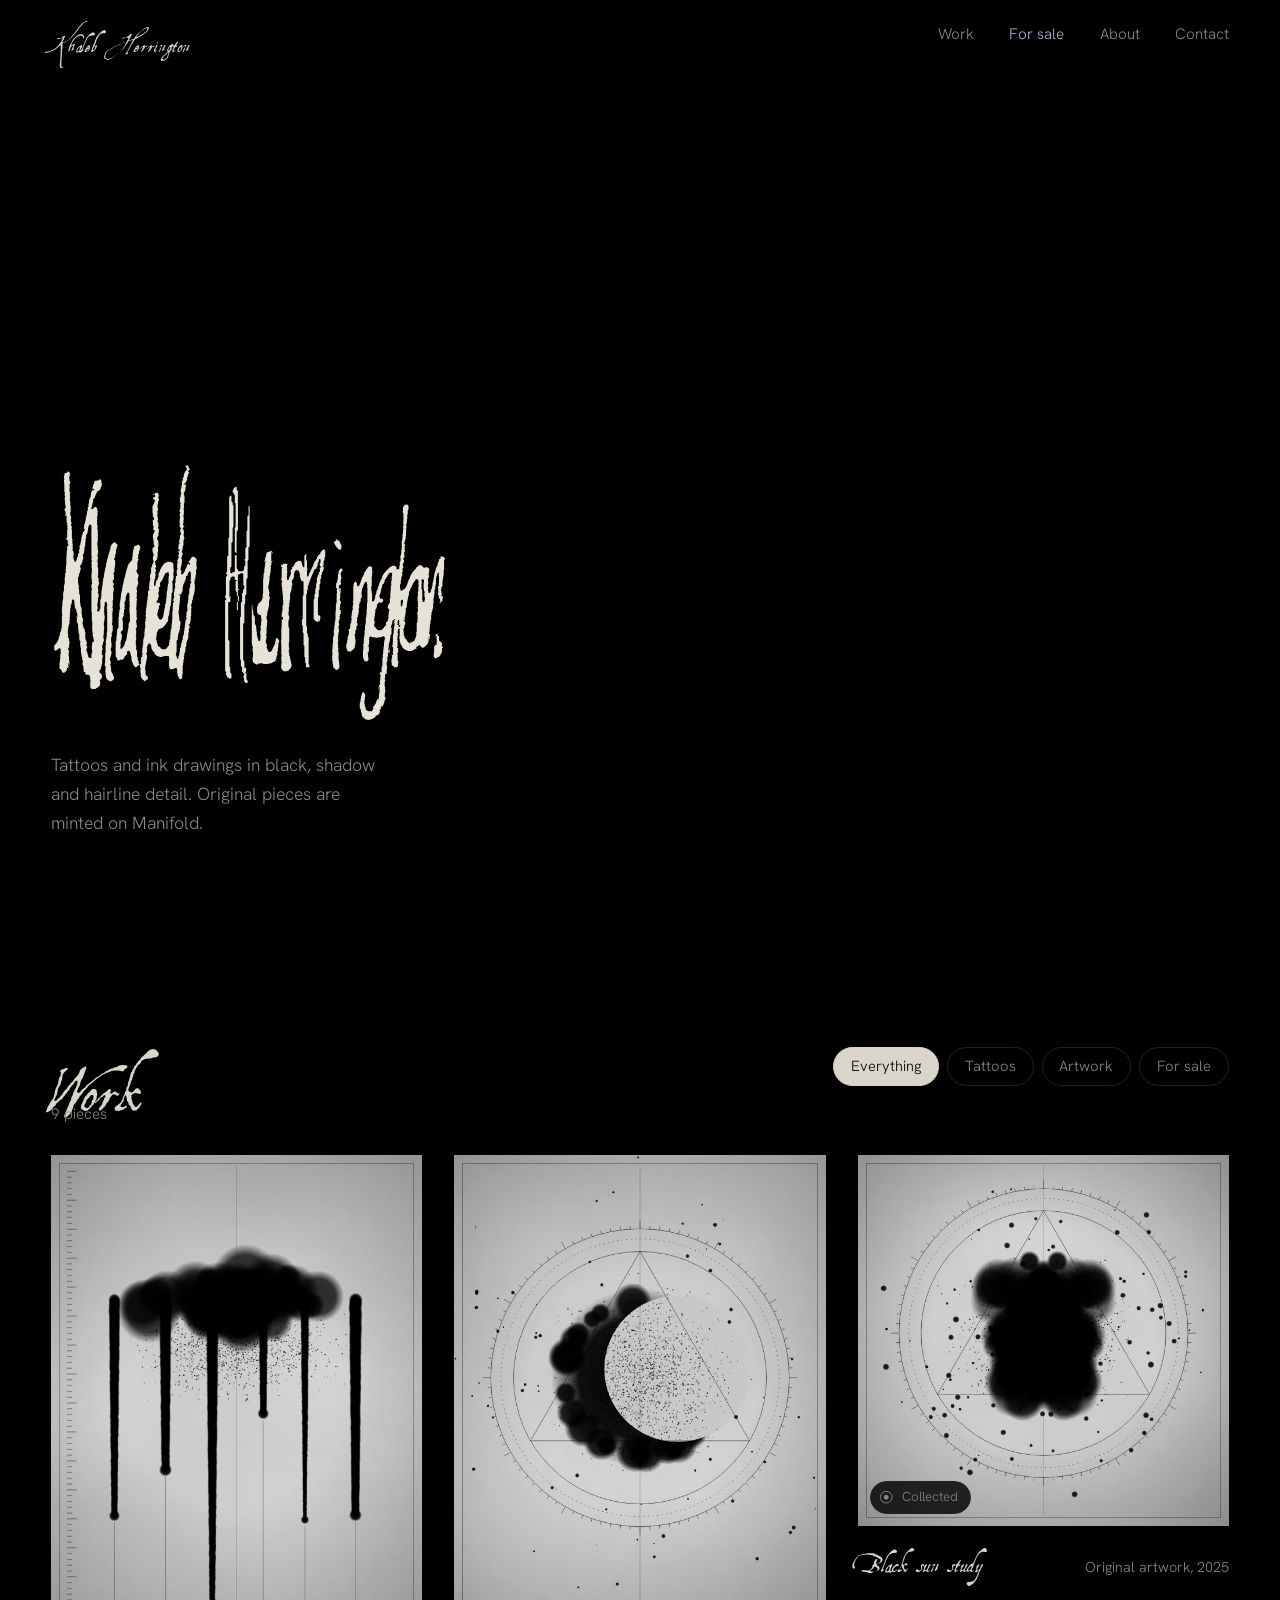
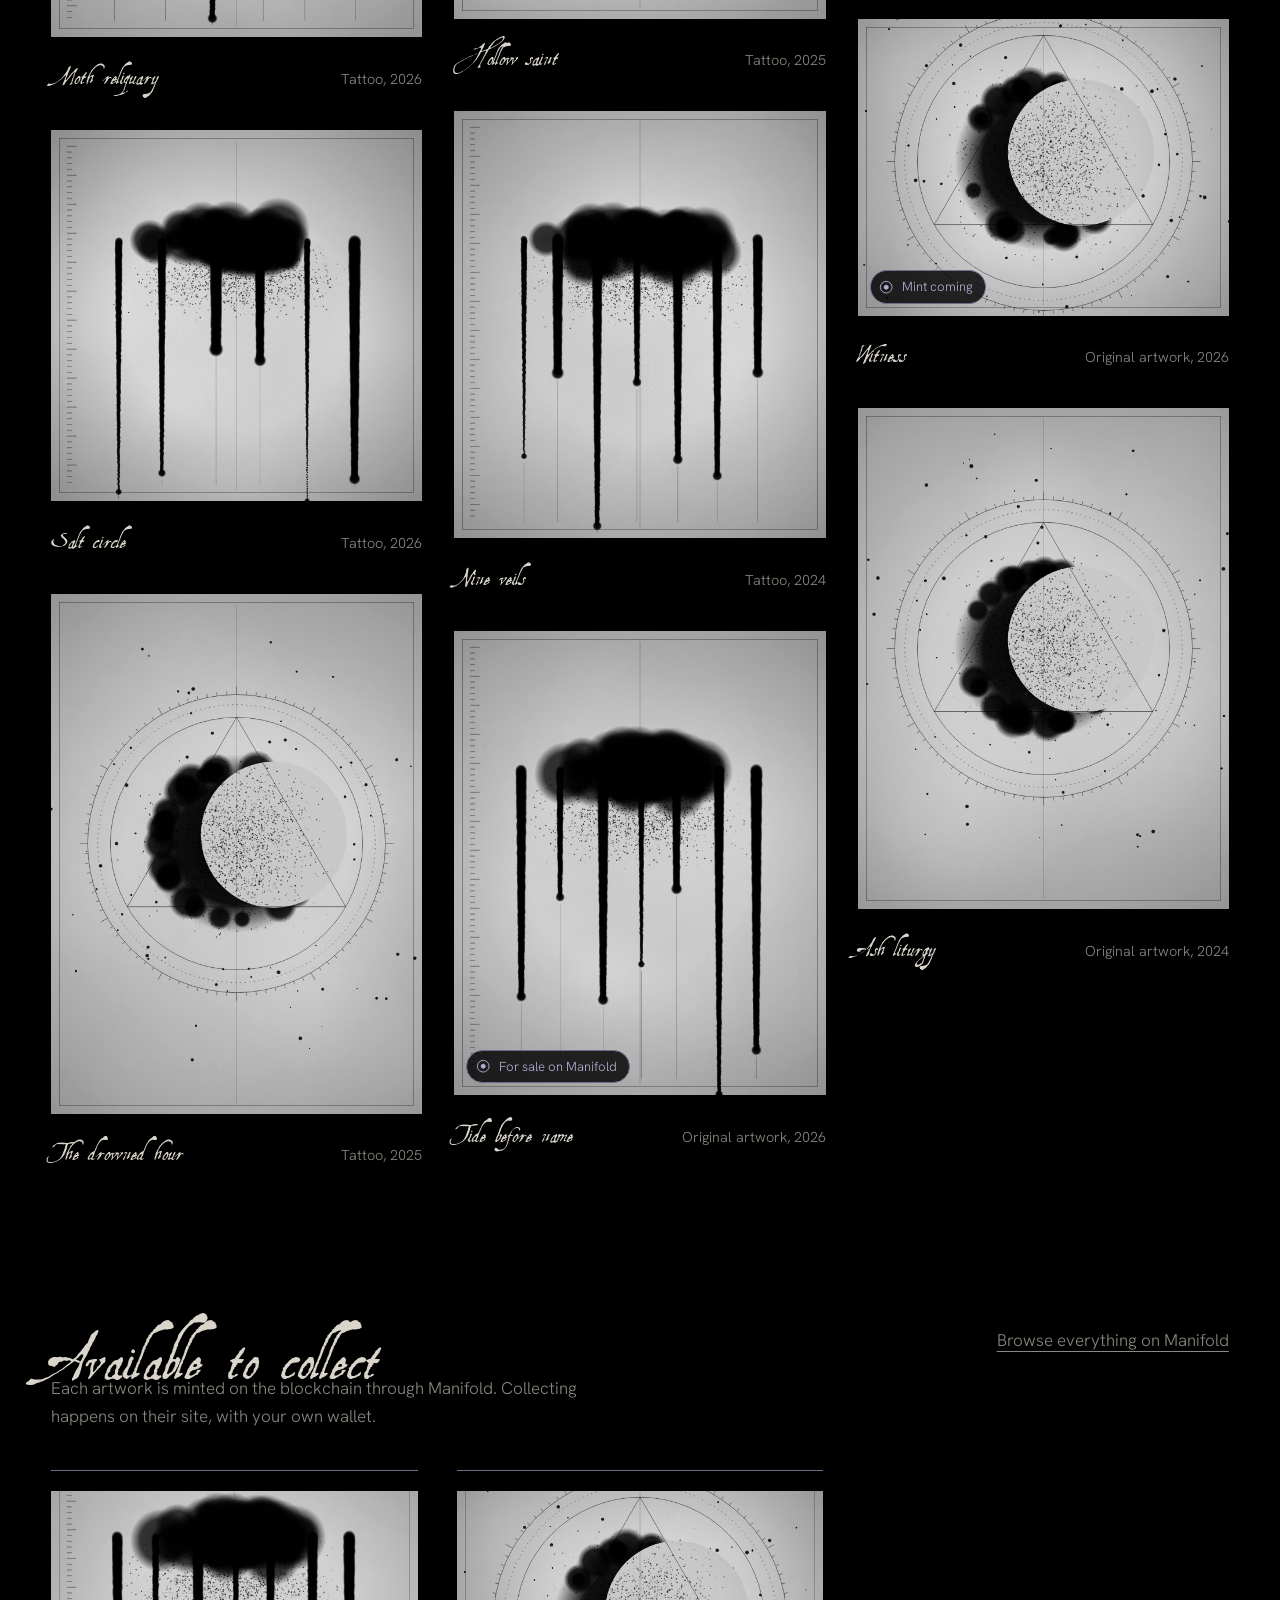
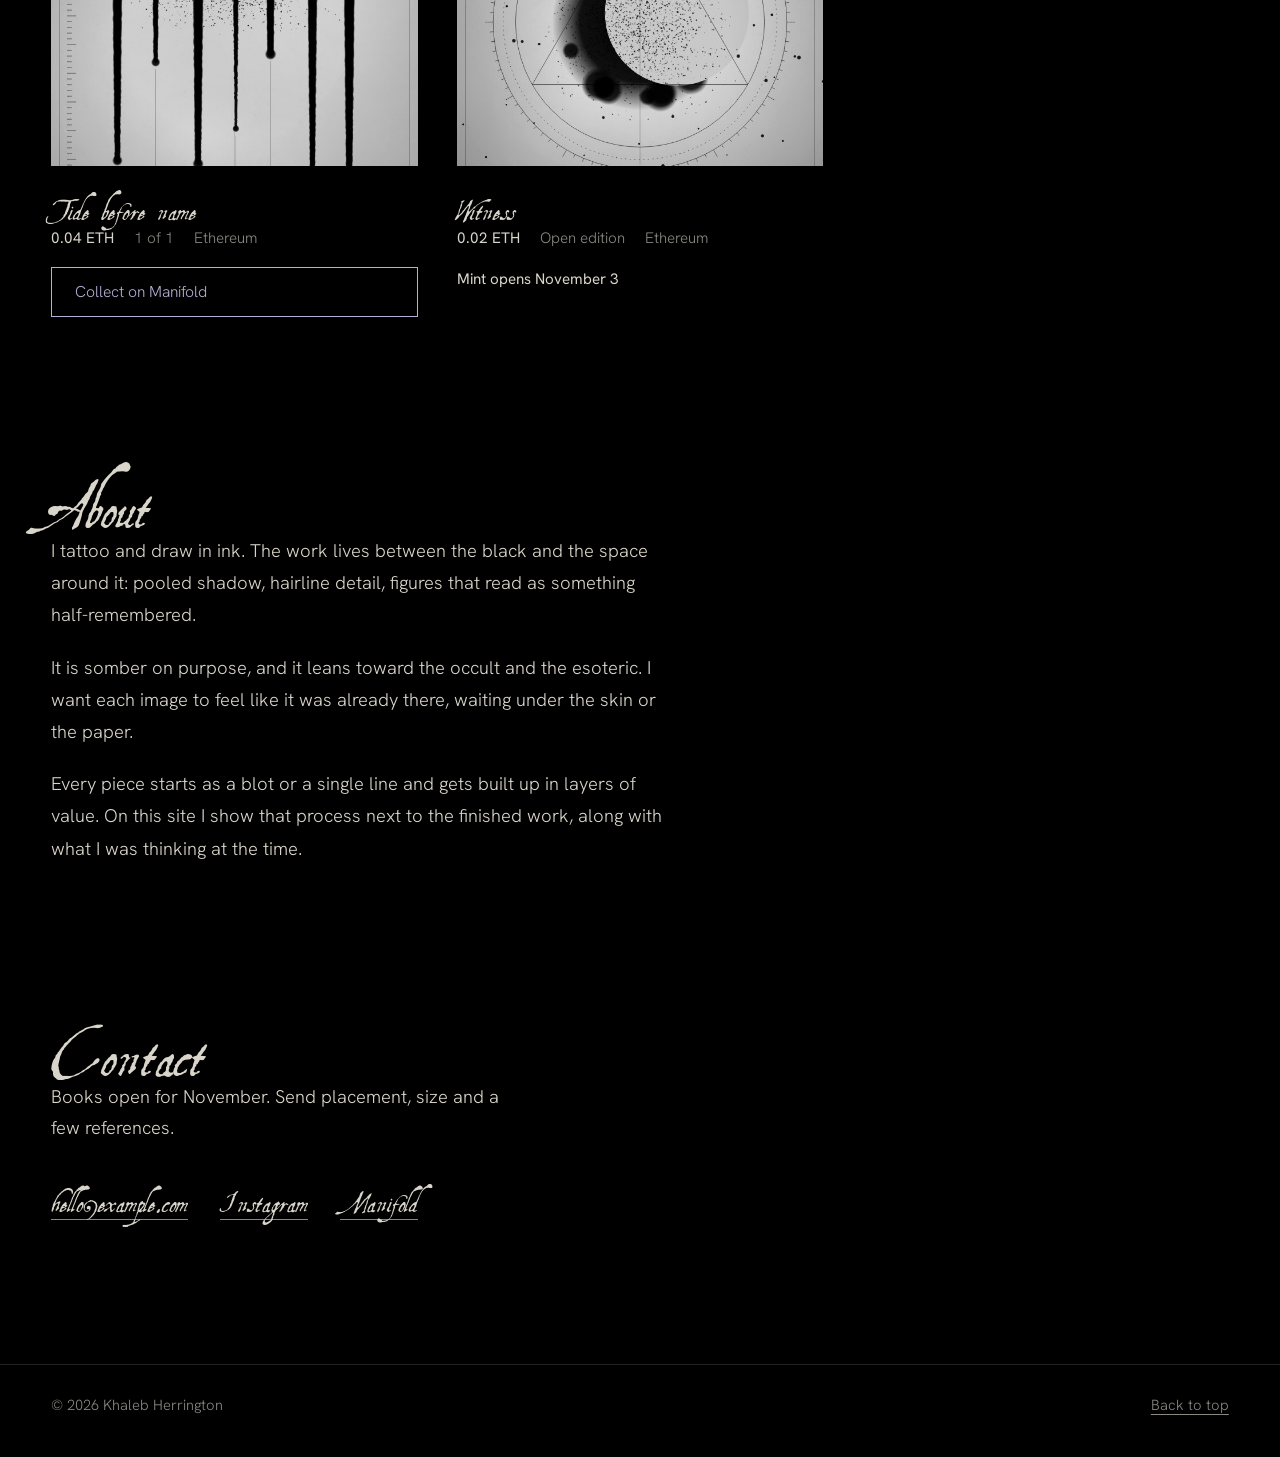
==== commit e67710a0: "Add files via upload" ====
--- a/index.html
+++ b/index.html
@@ -37,7 +37,7 @@
     <section class="hero" id="top">
       <canvas id="ink" aria-hidden="true"></canvas>
       <div class="hero-copy">
-        <h1 class="name"><img class="wordmark" src="assets/khaleb-herrington.svg" alt="Khaleb Herrington" width="1058" height="647"></h1>
+        <h1 class="name"><img class="wordmark" src="assets/khaleb-herrington.svg" alt="Khaleb Herrington" width="982" height="647"></h1>
         <p class="lede">Tattoos and ink drawings in black, shadow and hairline detail. Original pieces are minted on Manifold.</p>
       </div>
     </section>
